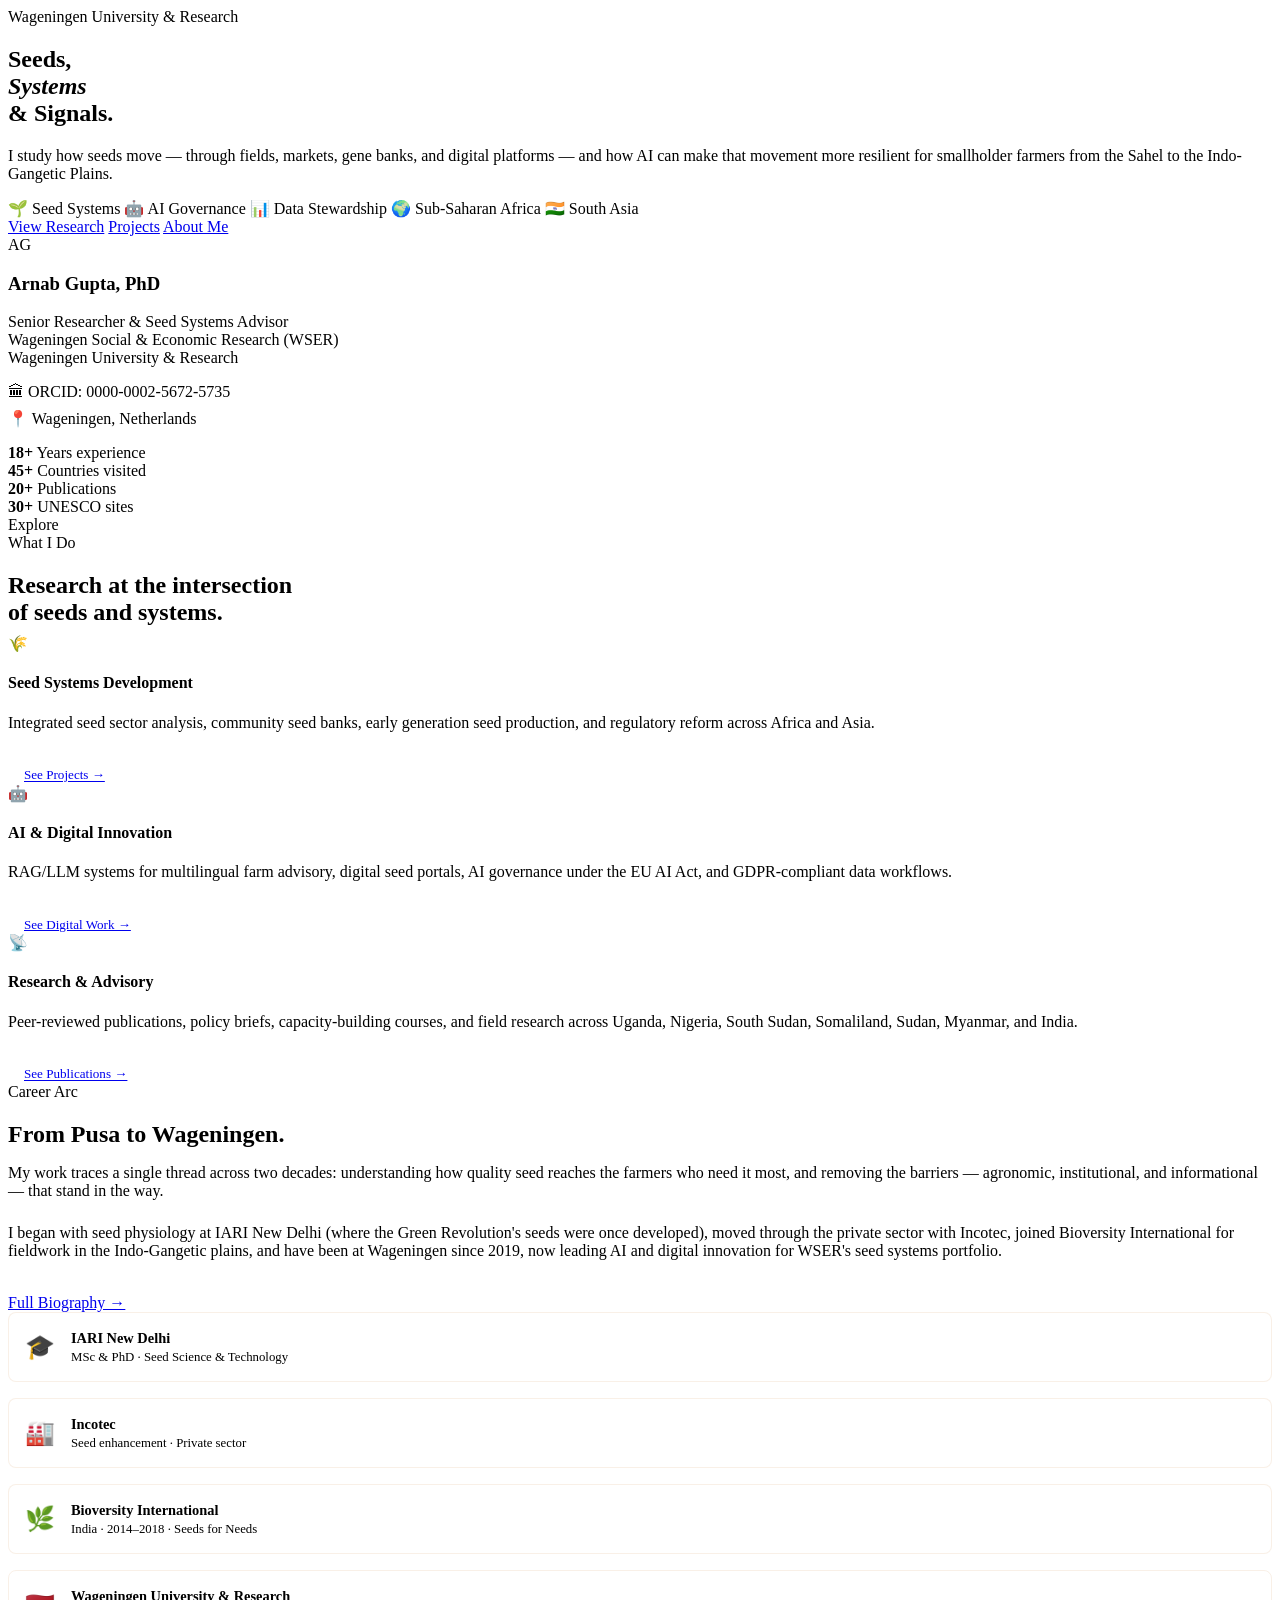
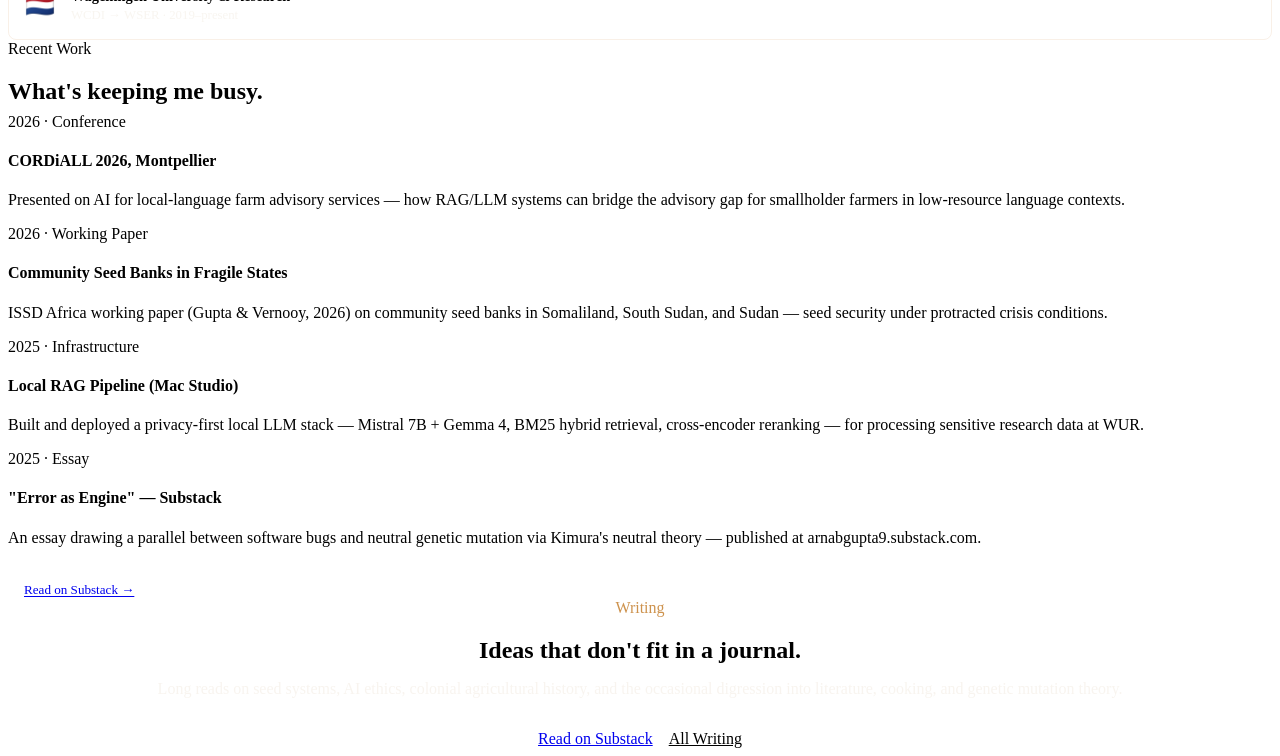
==== index.html @ 87144fc1 "Add files via upload" ====
<!DOCTYPE html>
<html lang="en">
<head>
  <meta charset="UTF-8" />
  <meta name="viewport" content="width=device-width, initial-scale=1.0" />
  <title>Arnab Gupta — Seeds, Systems & Signals</title>
  <meta name="description" content="Arnab Gupta — Seed systems researcher, digital innovation advisor, and AI governance lead at Wageningen University & Research." />
  <link rel="stylesheet" href="css/style.css" />
  <link rel="icon" href="data:image/svg+xml,<svg xmlns='http://www.w3.org/2000/svg' viewBox='0 0 100 100'><text y='.9em' font-size='90'>🌱</text></svg>" />
</head>
<body>

  <div id="nav-placeholder"></div>

  <!-- HERO -->
  <section class="hero">
    <div class="hero-content">
      <div class="hero-text">
        <div class="hero-eyebrow">Wageningen University &amp; Research</div>
        <h1 class="hero-title">
          Seeds,<br>
          <em>Systems</em><br>
          &amp; Signals.
        </h1>
        <p class="hero-tagline">
          I study how seeds move — through fields, markets, gene banks, and digital platforms — and how AI can make that movement more resilient for smallholder farmers from the Sahel to the Indo-Gangetic Plains.
        </p>
        <div class="hero-meta">
          <span class="tag tag-green">🌱 Seed Systems</span>
          <span class="tag tag-amber">🤖 AI Governance</span>
          <span class="tag tag-gray">📊 Data Stewardship</span>
          <span class="tag tag-green">🌍 Sub-Saharan Africa</span>
          <span class="tag tag-amber">🇮🇳 South Asia</span>
        </div>
        <div class="hero-actions">
          <a href="pages/research.html" class="btn btn-primary">View Research</a>
          <a href="pages/projects.html" class="btn btn-outline">Projects</a>
          <a href="pages/about.html" class="btn btn-outline">About Me</a>
        </div>
      </div>

      <div class="hero-card">
        <div class="hero-avatar">AG</div>
        <h3>Arnab Gupta, PhD</h3>
        <p class="role">Senior Researcher & Seed Systems Advisor<br>Wageningen Social &amp; Economic Research (WSER)<br>Wageningen University &amp; Research</p>
        <div style="display:flex; flex-direction:column; gap:0.5rem; margin-bottom:1rem;">
          <span class="tag tag-green" style="width:fit-content;">🏛 ORCID: 0000-0002-5672-5735</span>
          <span class="tag tag-gray" style="width:fit-content;">📍 Wageningen, Netherlands</span>
        </div>
        <div class="stat-row">
          <div class="stat">
            <strong data-counter data-target="18" data-suffix="+">18+</strong>
            <span>Years experience</span>
          </div>
          <div class="stat">
            <strong data-counter data-target="45" data-suffix="+">45+</strong>
            <span>Countries visited</span>
          </div>
          <div class="stat">
            <strong data-counter data-target="20" data-suffix="+">20+</strong>
            <span>Publications</span>
          </div>
          <div class="stat">
            <strong data-counter data-target="30" data-suffix="+">30+</strong>
            <span>UNESCO sites</span>
          </div>
        </div>
      </div>
    </div>

    <div class="scroll-hint">
      <span>Explore</span>
      <div class="scroll-arrow"></div>
    </div>
  </section>

  <!-- WHAT I DO -->
  <section class="highlights section">
    <div class="container">
      <span class="section-label">What I Do</span>
      <h2 style="margin-bottom:0.5rem;">Research at the intersection<br>of seeds and systems.</h2>
      <div class="divider"></div>
      <div class="grid-3 fade-up">
        <div class="highlight-card fade-up-child">
          <div class="highlight-icon">🌾</div>
          <h4>Seed Systems Development</h4>
          <p>Integrated seed sector analysis, community seed banks, early generation seed production, and regulatory reform across Africa and Asia.</p>
          <br><a href="pages/projects.html" class="btn btn-outline" style="font-size:0.82rem;padding:0.4rem 1rem;">See Projects →</a>
        </div>
        <div class="highlight-card fade-up-child">
          <div class="highlight-icon">🤖</div>
          <h4>AI &amp; Digital Innovation</h4>
          <p>RAG/LLM systems for multilingual farm advisory, digital seed portals, AI governance under the EU AI Act, and GDPR-compliant data workflows.</p>
          <br><a href="pages/projects.html#digital" class="btn btn-outline" style="font-size:0.82rem;padding:0.4rem 1rem;">See Digital Work →</a>
        </div>
        <div class="highlight-card fade-up-child">
          <div class="highlight-icon">📡</div>
          <h4>Research &amp; Advisory</h4>
          <p>Peer-reviewed publications, policy briefs, capacity-building courses, and field research across Uganda, Nigeria, South Sudan, Somaliland, Sudan, Myanmar, and India.</p>
          <br><a href="pages/research.html" class="btn btn-outline" style="font-size:0.82rem;padding:0.4rem 1rem;">See Publications →</a>
        </div>
      </div>
    </div>
  </section>

  <!-- CAREER SNAPSHOT -->
  <section class="section" style="background:var(--cream);">
    <div class="container">
      <span class="section-label">Career Arc</span>
      <h2 style="margin-bottom:0.5rem;">From Pusa to Wageningen.</h2>
      <div class="divider"></div>
      <div class="grid-2 fade-up">
        <div>
          <p style="margin-bottom:1.5rem;">My work traces a single thread across two decades: understanding how quality seed reaches the farmers who need it most, and removing the barriers — agronomic, institutional, and informational — that stand in the way.</p>
          <p>I began with seed physiology at IARI New Delhi (where the Green Revolution's seeds were once developed), moved through the private sector with Incotec, joined Bioversity International for fieldwork in the Indo-Gangetic plains, and have been at Wageningen since 2019, now leading AI and digital innovation for WSER's seed systems portfolio.</p>
          <br>
          <a href="pages/about.html" class="btn btn-primary">Full Biography →</a>
        </div>
        <div>
          <div style="display:flex;flex-direction:column;gap:1rem;">
            <div style="display:flex;align-items:center;gap:1rem;padding:1rem;background:white;border-radius:8px;border:1px solid rgba(200,134,58,0.12);">
              <span style="font-size:1.5rem;">🎓</span>
              <div><strong style="font-size:0.9rem;color:var(--forest);">IARI New Delhi</strong><br><span style="font-size:0.8rem;color:var(--warm-gray);">MSc &amp; PhD · Seed Science &amp; Technology</span></div>
            </div>
            <div style="display:flex;align-items:center;gap:1rem;padding:1rem;background:white;border-radius:8px;border:1px solid rgba(200,134,58,0.12);">
              <span style="font-size:1.5rem;">🏭</span>
              <div><strong style="font-size:0.9rem;color:var(--forest);">Incotec</strong><br><span style="font-size:0.8rem;color:var(--warm-gray);">Seed enhancement · Private sector</span></div>
            </div>
            <div style="display:flex;align-items:center;gap:1rem;padding:1rem;background:white;border-radius:8px;border:1px solid rgba(200,134,58,0.12);">
              <span style="font-size:1.5rem;">🌿</span>
              <div><strong style="font-size:0.9rem;color:var(--forest);">Bioversity International</strong><br><span style="font-size:0.8rem;color:var(--warm-gray);">India · 2014–2018 · Seeds for Needs</span></div>
            </div>
            <div style="display:flex;align-items:center;gap:1rem;padding:1rem;background:var(--forest);border-radius:8px;border:1px solid rgba(200,134,58,0.12);">
              <span style="font-size:1.5rem;">🇳🇱</span>
              <div><strong style="font-size:0.9rem;color:var(--cream);">Wageningen University &amp; Research</strong><br><span style="font-size:0.8rem;color:rgba(245,240,232,0.65);">WCDI → WSER · 2019–present</span></div>
            </div>
          </div>
        </div>
      </div>
    </div>
  </section>

  <!-- RECENT HIGHLIGHTS -->
  <section class="section">
    <div class="container">
      <span class="section-label">Recent Work</span>
      <h2 style="margin-bottom:0.5rem;">What's keeping me busy.</h2>
      <div class="divider"></div>
      <div class="grid-2 fade-up">
        <div class="highlight-card fade-up-child">
          <span class="tag tag-amber" style="margin-bottom:0.8rem;">2026 · Conference</span>
          <h4>CORDiALL 2026, Montpellier</h4>
          <p>Presented on AI for local-language farm advisory services — how RAG/LLM systems can bridge the advisory gap for smallholder farmers in low-resource language contexts.</p>
        </div>
        <div class="highlight-card fade-up-child">
          <span class="tag tag-green" style="margin-bottom:0.8rem;">2026 · Working Paper</span>
          <h4>Community Seed Banks in Fragile States</h4>
          <p>ISSD Africa working paper (Gupta &amp; Vernooy, 2026) on community seed banks in Somaliland, South Sudan, and Sudan — seed security under protracted crisis conditions.</p>
        </div>
        <div class="highlight-card fade-up-child">
          <span class="tag tag-gray" style="margin-bottom:0.8rem;">2025 · Infrastructure</span>
          <h4>Local RAG Pipeline (Mac Studio)</h4>
          <p>Built and deployed a privacy-first local LLM stack — Mistral 7B + Gemma 4, BM25 hybrid retrieval, cross-encoder reranking — for processing sensitive research data at WUR.</p>
        </div>
        <div class="highlight-card fade-up-child">
          <span class="tag tag-amber" style="margin-bottom:0.8rem;">2025 · Essay</span>
          <h4>"Error as Engine" — Substack</h4>
          <p>An essay drawing a parallel between software bugs and neutral genetic mutation via Kimura's neutral theory — published at arnabgupta9.substack.com.</p>
          <br><a href="https://arnabgupta9.substack.com" target="_blank" class="btn btn-outline" style="font-size:0.82rem;padding:0.4rem 1rem;">Read on Substack →</a>
        </div>
      </div>
    </div>
  </section>

  <!-- WRITING TEASER -->
  <section class="section" style="background:var(--forest);">
    <div class="container" style="text-align:center;">
      <span class="section-label" style="color:rgba(200,134,58,0.9);">Writing</span>
      <h2 style="color:var(--cream);margin-bottom:1rem;">Ideas that don't fit in a journal.</h2>
      <p style="color:rgba(245,240,232,0.7);margin:0 auto 2rem;">Long reads on seed systems, AI ethics, colonial agricultural history, and the occasional digression into literature, cooking, and genetic mutation theory.</p>
      <div style="display:flex;gap:1rem;justify-content:center;flex-wrap:wrap;">
        <a href="https://arnabgupta9.substack.com" target="_blank" class="btn btn-amber">Read on Substack</a>
        <a href="pages/writing.html" class="btn btn-outline" style="color:var(--cream);border-color:var(--cream);">All Writing</a>
      </div>
    </div>
  </section>

  <div id="footer-placeholder"></div>

  <script src="js/components.js"></script>
  <script src="js/main.js"></script>
</body>
</html>
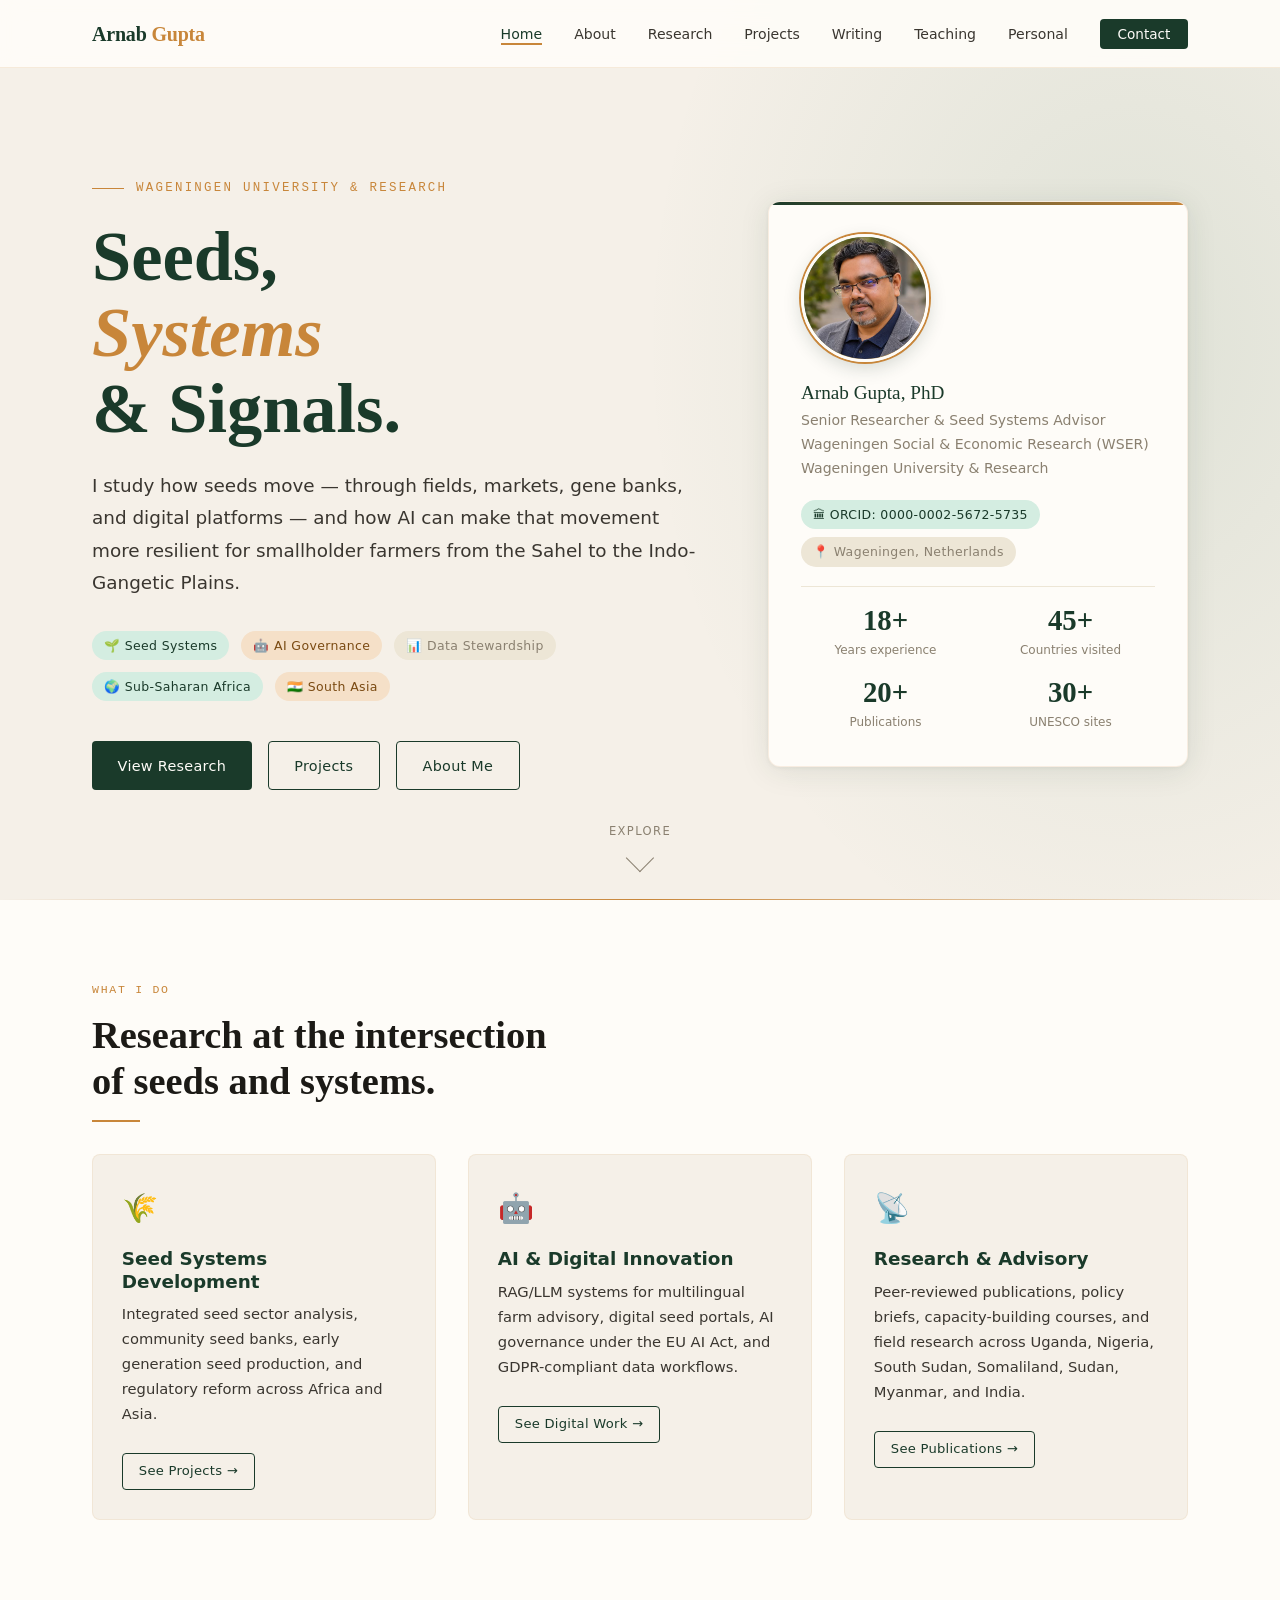
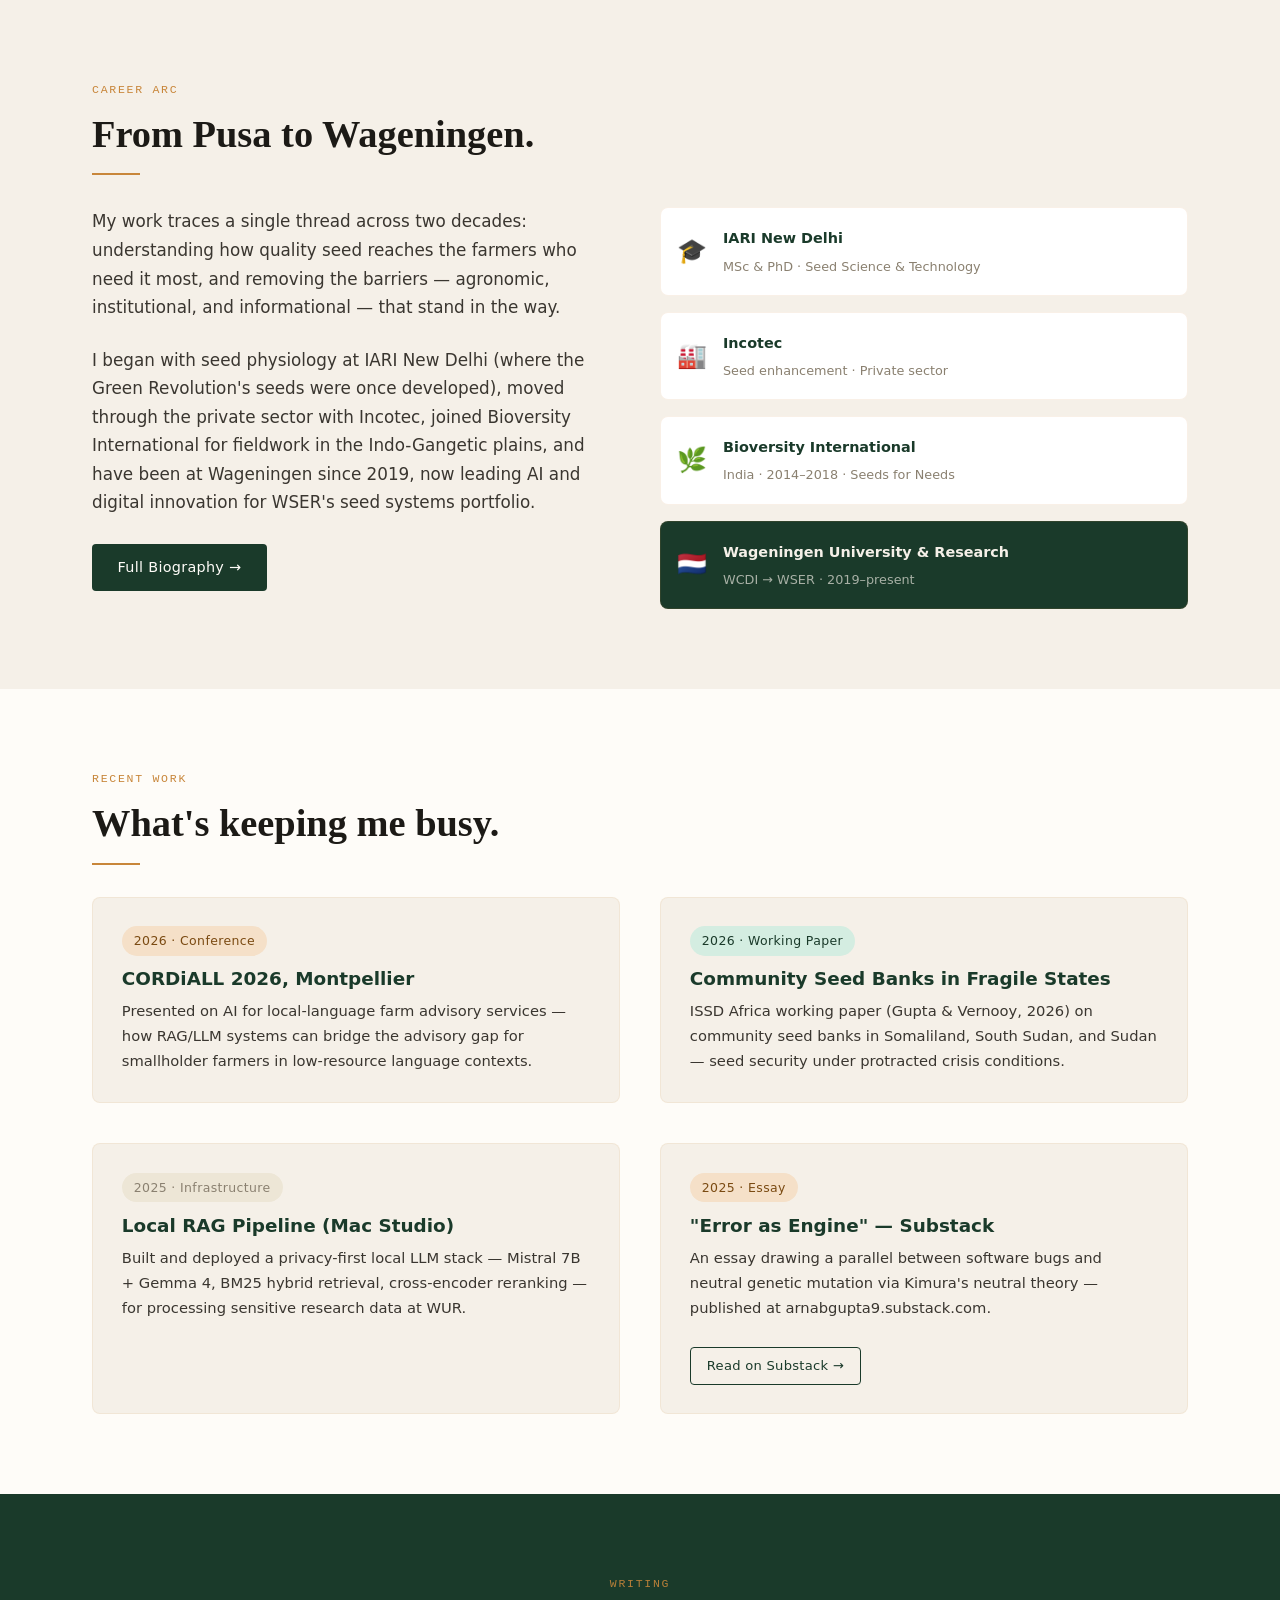
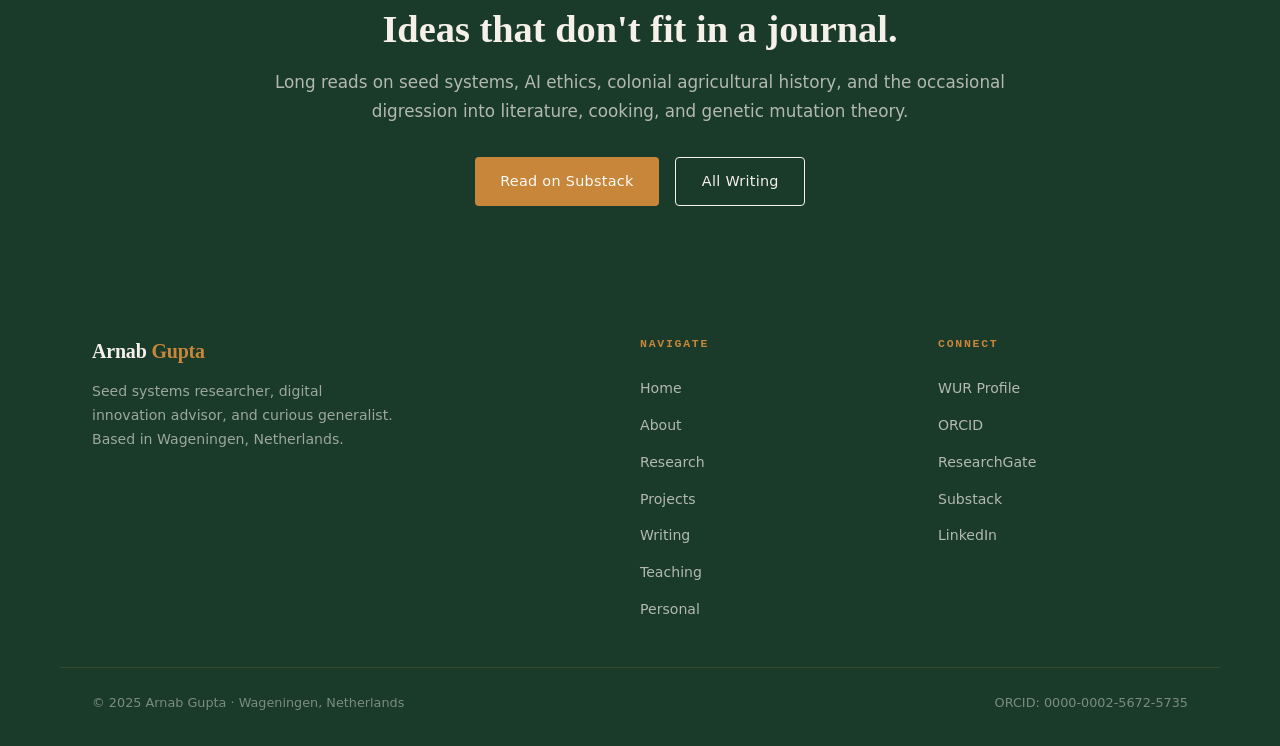
==== commit c2678ad8: "Add portrait photos to Home, About, Writing, Personal and Contact - Home: portrait replaces the "AG"" ====
--- a/index.html
+++ b/index.html
@@ -40,7 +40,7 @@
       </div>
 
       <div class="hero-card">
-        <div class="hero-avatar">AG</div>
+        <img class="hero-avatar hero-photo" src="assets/img/arnab-gupta-home.jpg" width="480" height="480" alt="Portrait of Arnab Gupta" fetchpriority="high" />
         <h3>Arnab Gupta, PhD</h3>
         <p class="role">Senior Researcher & Seed Systems Advisor<br>Wageningen Social &amp; Economic Research (WSER)<br>Wageningen University &amp; Research</p>
         <div style="display:flex; flex-direction:column; gap:0.5rem; margin-bottom:1rem;">
--- a/css/style.css
+++ b/css/style.css
@@ -0,0 +1,879 @@
+/* ============================================================
+   ARNAB GUPTA — Personal Professional Website
+   Design System & Global Styles
+   ============================================================ */
+
+@import url('https://fonts.googleapis.com/css2?family=Cormorant+Garamond:ital,wght@0,300;0,400;0,600;0,700;1,300;1,400&family=DM+Sans:wght@300;400;500;600&family=DM+Mono:wght@400;500&display=swap');
+
+/* ── CSS Variables ── */
+:root {
+  --forest:    #1a3a2a;
+  --forest-mid:#2e5942;
+  --forest-lt: #3d7a58;
+  --amber:     #c8863a;
+  --amber-lt:  #e8a85c;
+  --cream:     #f5f0e8;
+  --cream-dk:  #ede6d6;
+  --warm-gray: #8a8070;
+  --ink:       #1c1a16;
+  --ink-light: #3a3630;
+  --white:     #fefcf8;
+
+  --ff-serif: 'Cormorant Garamond', Georgia, serif;
+  --ff-sans:  'DM Sans', system-ui, sans-serif;
+  --ff-mono:  'DM Mono', monospace;
+
+  --nav-h: 68px;
+  --max-w: 1160px;
+  --radius: 4px;
+
+  --ease-out: cubic-bezier(0.16, 1, 0.3, 1);
+  --ease-in:  cubic-bezier(0.7, 0, 0.84, 0);
+}
+
+/* ── Reset & Base ── */
+*, *::before, *::after { box-sizing: border-box; margin: 0; padding: 0; }
+
+html { scroll-behavior: smooth; font-size: 16px; }
+
+body {
+  font-family: var(--ff-sans);
+  background: var(--white);
+  color: var(--ink);
+  line-height: 1.7;
+  -webkit-font-smoothing: antialiased;
+}
+
+img { display: block; max-width: 100%; }
+a  { color: inherit; text-decoration: none; }
+ul { list-style: none; }
+
+/* ── Typography ── */
+h1, h2, h3, h4 {
+  font-family: var(--ff-serif);
+  line-height: 1.2;
+  font-weight: 600;
+}
+
+h1 { font-size: clamp(2.4rem, 5vw, 4rem); }
+h2 { font-size: clamp(1.8rem, 3vw, 2.8rem); }
+h3 { font-size: clamp(1.3rem, 2vw, 1.7rem); font-weight: 400; }
+h4 { font-size: 1.15rem; font-weight: 600; font-family: var(--ff-sans); }
+
+p  { font-size: 1.05rem; color: var(--ink-light); max-width: 72ch; }
+small { font-size: 0.82rem; }
+
+/* ── Layout Utilities ── */
+.container { max-width: var(--max-w); margin: 0 auto; padding: 0 2rem; }
+.section    { padding: 5rem 0; }
+.section-sm { padding: 3rem 0; }
+.grid-2 { display: grid; grid-template-columns: 1fr 1fr; gap: 2.5rem; }
+.grid-3 { display: grid; grid-template-columns: repeat(3, 1fr); gap: 2rem; }
+
+/* ── Buttons ── */
+.btn {
+  display: inline-flex;
+  align-items: center;
+  gap: 0.5rem;
+  padding: 0.7rem 1.6rem;
+  border-radius: var(--radius);
+  font-family: var(--ff-sans);
+  font-size: 0.9rem;
+  font-weight: 500;
+  letter-spacing: 0.02em;
+  cursor: pointer;
+  border: none;
+  transition: all 0.2s var(--ease-out);
+}
+.btn-primary {
+  background: var(--forest);
+  color: var(--white);
+}
+.btn-primary:hover { background: var(--forest-mid); transform: translateY(-1px); }
+
+.btn-outline {
+  background: transparent;
+  color: var(--forest);
+  border: 1.5px solid var(--forest);
+}
+.btn-outline:hover { background: var(--forest); color: var(--white); }
+
+.btn-amber {
+  background: var(--amber);
+  color: var(--white);
+}
+.btn-amber:hover { background: var(--amber-lt); transform: translateY(-1px); }
+
+/* ── Tags / Chips ── */
+.tag {
+  display: inline-block;
+  padding: 0.25rem 0.75rem;
+  border-radius: 100px;
+  font-size: 0.78rem;
+  font-weight: 500;
+  letter-spacing: 0.03em;
+  font-family: var(--ff-sans);
+}
+.tag-green  { background: #d4ede1; color: var(--forest); }
+.tag-amber  { background: #f5e0c8; color: #7a4a12; }
+.tag-gray   { background: var(--cream-dk); color: var(--warm-gray); }
+.tag-dark   { background: var(--forest); color: var(--cream); }
+
+/* ── Section Labels ── */
+.section-label {
+  font-family: var(--ff-mono);
+  font-size: 0.72rem;
+  letter-spacing: 0.15em;
+  text-transform: uppercase;
+  color: var(--amber);
+  display: block;
+  margin-bottom: 0.75rem;
+}
+
+/* ── Dividers ── */
+.divider {
+  width: 48px;
+  height: 2px;
+  background: var(--amber);
+  margin: 1rem 0 2rem;
+}
+
+/* ============================================================
+   NAVIGATION
+   ============================================================ */
+.nav {
+  position: fixed;
+  top: 0; left: 0; right: 0;
+  height: var(--nav-h);
+  z-index: 100;
+  background: rgba(254, 252, 248, 0.92);
+  backdrop-filter: blur(12px);
+  -webkit-backdrop-filter: blur(12px);
+  border-bottom: 1px solid rgba(200, 134, 58, 0.15);
+  transition: box-shadow 0.3s;
+}
+.nav.scrolled { box-shadow: 0 2px 20px rgba(26, 58, 42, 0.08); }
+
+.nav-inner {
+  max-width: var(--max-w);
+  margin: 0 auto;
+  padding: 0 2rem;
+  height: 100%;
+  display: flex;
+  align-items: center;
+  justify-content: space-between;
+}
+
+.nav-logo {
+  font-family: var(--ff-serif);
+  font-size: 1.25rem;
+  font-weight: 600;
+  color: var(--forest);
+  letter-spacing: -0.01em;
+}
+.nav-logo span { color: var(--amber); }
+
+.nav-links {
+  display: flex;
+  align-items: center;
+  gap: 2rem;
+}
+.nav-links a {
+  font-size: 0.88rem;
+  font-weight: 500;
+  color: var(--ink-light);
+  transition: color 0.2s;
+  position: relative;
+}
+.nav-links a::after {
+  content: '';
+  position: absolute;
+  bottom: -3px; left: 0; right: 0;
+  height: 1.5px;
+  background: var(--amber);
+  transform: scaleX(0);
+  transition: transform 0.2s var(--ease-out);
+  transform-origin: left;
+}
+.nav-links a:hover, .nav-links a.active { color: var(--forest); }
+.nav-links a:hover::after, .nav-links a.active::after { transform: scaleX(1); }
+
+.nav-cta {
+  font-size: 0.85rem !important;
+  padding: 0.45rem 1.1rem;
+  background: var(--forest);
+  color: var(--white) !important;
+  border-radius: var(--radius);
+  transition: background 0.2s !important;
+}
+.nav-cta:hover { background: var(--forest-mid) !important; }
+.nav-cta::after { display: none !important; }
+
+.nav-hamburger {
+  display: none;
+  flex-direction: column;
+  gap: 5px;
+  cursor: pointer;
+  padding: 4px;
+}
+.nav-hamburger span {
+  display: block;
+  width: 24px;
+  height: 2px;
+  background: var(--forest);
+  transition: all 0.3s;
+}
+
+/* ============================================================
+   HERO — index.html
+   ============================================================ */
+.hero {
+  min-height: 100vh;
+  display: flex;
+  align-items: center;
+  padding-top: var(--nav-h);
+  background: var(--cream);
+  position: relative;
+  overflow: hidden;
+}
+
+.hero::before {
+  content: '';
+  position: absolute;
+  top: -10%;
+  right: -5%;
+  width: 55%;
+  height: 120%;
+  background: radial-gradient(ellipse at 70% 40%, rgba(61,122,88,0.12) 0%, transparent 70%);
+  pointer-events: none;
+}
+
+.hero::after {
+  content: '';
+  position: absolute;
+  bottom: 0; left: 0; right: 0;
+  height: 1px;
+  background: linear-gradient(90deg, transparent, var(--amber), transparent);
+}
+
+.hero-content {
+  display: grid;
+  grid-template-columns: 1fr 420px;
+  gap: 4rem;
+  align-items: center;
+  max-width: var(--max-w);
+  margin: 0 auto;
+  padding: 0 2rem;
+  width: 100%;
+}
+
+.hero-eyebrow {
+  font-family: var(--ff-mono);
+  font-size: 0.78rem;
+  letter-spacing: 0.18em;
+  text-transform: uppercase;
+  color: var(--amber);
+  margin-bottom: 1.2rem;
+  display: flex;
+  align-items: center;
+  gap: 0.75rem;
+}
+.hero-eyebrow::before {
+  content: '';
+  display: inline-block;
+  width: 32px;
+  height: 1.5px;
+  background: var(--amber);
+}
+
+.hero-title {
+  font-size: clamp(2.8rem, 5.5vw, 4.5rem);
+  line-height: 1.08;
+  color: var(--forest);
+  margin-bottom: 1.5rem;
+}
+.hero-title em {
+  font-style: italic;
+  color: var(--amber);
+}
+
+.hero-tagline {
+  font-size: 1.15rem;
+  color: var(--ink-light);
+  max-width: 58ch;
+  margin-bottom: 2rem;
+  line-height: 1.75;
+}
+
+.hero-meta {
+  display: flex;
+  flex-wrap: wrap;
+  gap: 0.75rem;
+  margin-bottom: 2.5rem;
+}
+
+.hero-actions { display: flex; gap: 1rem; flex-wrap: wrap; }
+
+.hero-card {
+  background: var(--white);
+  border-radius: 12px;
+  padding: 2rem;
+  box-shadow: 0 4px 30px rgba(26,58,42,0.1), 0 1px 4px rgba(26,58,42,0.06);
+  border: 1px solid rgba(200,134,58,0.12);
+  position: relative;
+  overflow: hidden;
+}
+.hero-card::before {
+  content: '';
+  position: absolute;
+  top: 0; left: 0; right: 0;
+  height: 3px;
+  background: linear-gradient(90deg, var(--forest), var(--amber));
+}
+
+.hero-avatar {
+  width: 100px;
+  height: 100px;
+  border-radius: 50%;
+  background: linear-gradient(135deg, var(--forest-lt), var(--amber));
+  display: flex;
+  align-items: center;
+  justify-content: center;
+  font-family: var(--ff-serif);
+  font-size: 2.5rem;
+  color: var(--white);
+  margin-bottom: 1.2rem;
+  font-weight: 700;
+}
+
+.hero-card h3 {
+  font-size: 1.2rem;
+  margin-bottom: 0.3rem;
+  color: var(--forest);
+}
+.hero-card .role { font-size: 0.88rem; color: var(--warm-gray); margin-bottom: 1.2rem; max-width: 100%; }
+
+.stat-row {
+  display: grid;
+  grid-template-columns: 1fr 1fr;
+  gap: 1rem;
+  margin-top: 1.2rem;
+  padding-top: 1.2rem;
+  border-top: 1px solid var(--cream-dk);
+}
+.stat { text-align: center; }
+.stat strong {
+  display: block;
+  font-family: var(--ff-serif);
+  font-size: 1.8rem;
+  color: var(--forest);
+  line-height: 1;
+}
+.stat span { font-size: 0.75rem; color: var(--warm-gray); }
+
+/* ── Scroll indicator ── */
+.scroll-hint {
+  position: absolute;
+  bottom: 2rem;
+  left: 50%;
+  transform: translateX(-50%);
+  display: flex;
+  flex-direction: column;
+  align-items: center;
+  gap: 0.4rem;
+  font-size: 0.72rem;
+  letter-spacing: 0.12em;
+  text-transform: uppercase;
+  color: var(--warm-gray);
+}
+.scroll-arrow {
+  width: 20px; height: 20px;
+  border-right: 1.5px solid var(--warm-gray);
+  border-bottom: 1.5px solid var(--warm-gray);
+  transform: rotate(45deg);
+  animation: bounce 1.8s ease-in-out infinite;
+}
+@keyframes bounce {
+  0%, 100% { transform: rotate(45deg) translateY(0); opacity: 1; }
+  50% { transform: rotate(45deg) translateY(5px); opacity: 0.5; }
+}
+
+/* ============================================================
+   HIGHLIGHTS — Home page strips
+   ============================================================ */
+.highlights {
+  padding: 5rem 0;
+  background: var(--white);
+}
+
+.highlight-card {
+  background: var(--cream);
+  border-radius: 8px;
+  padding: 1.8rem;
+  border: 1px solid rgba(200,134,58,0.1);
+  transition: transform 0.25s var(--ease-out), box-shadow 0.25s;
+  position: relative;
+  overflow: hidden;
+}
+.highlight-card::after {
+  content: '';
+  position: absolute;
+  bottom: 0; left: 0; right: 0;
+  height: 2px;
+  background: linear-gradient(90deg, var(--forest), var(--amber));
+  transform: scaleX(0);
+  transition: transform 0.3s var(--ease-out);
+  transform-origin: left;
+}
+.highlight-card:hover { transform: translateY(-4px); box-shadow: 0 8px 32px rgba(26,58,42,0.12); }
+.highlight-card:hover::after { transform: scaleX(1); }
+
+.highlight-icon {
+  font-size: 1.8rem;
+  margin-bottom: 1rem;
+}
+.highlight-card h4 { margin-bottom: 0.5rem; color: var(--forest); }
+.highlight-card p  { font-size: 0.92rem; }
+
+/* ============================================================
+   PAGE HERO (inner pages)
+   ============================================================ */
+.page-hero {
+  background: var(--forest);
+  padding: calc(var(--nav-h) + 3.5rem) 0 3.5rem;
+  position: relative;
+  overflow: hidden;
+}
+.page-hero::before {
+  content: '';
+  position: absolute;
+  inset: 0;
+  background: radial-gradient(ellipse at 80% 50%, rgba(200,134,58,0.18) 0%, transparent 65%);
+}
+.page-hero .section-label { color: rgba(200,134,58,0.8); }
+.page-hero h1 { color: var(--cream); font-size: clamp(2rem, 4vw, 3rem); }
+.page-hero p  { color: rgba(245,240,232,0.75); max-width: 65ch; margin-top: 1rem; }
+
+/* ============================================================
+   ABOUT PAGE
+   ============================================================ */
+.about-grid {
+  display: grid;
+  grid-template-columns: 2fr 1fr;
+  gap: 4rem;
+  align-items: start;
+}
+
+.prose p { margin-bottom: 1.25rem; }
+.prose p:last-child { margin-bottom: 0; }
+.prose a { color: var(--forest); border-bottom: 1px solid var(--amber); transition: color 0.2s; }
+.prose a:hover { color: var(--amber); }
+
+.timeline { position: relative; }
+.timeline::before {
+  content: '';
+  position: absolute;
+  left: 14px; top: 6px; bottom: 0;
+  width: 1.5px;
+  background: linear-gradient(to bottom, var(--amber), transparent);
+}
+.timeline-item {
+  display: flex;
+  gap: 1.5rem;
+  padding-bottom: 2.2rem;
+  position: relative;
+}
+.timeline-dot {
+  flex-shrink: 0;
+  width: 30px;
+  height: 30px;
+  border-radius: 50%;
+  background: var(--cream);
+  border: 2px solid var(--amber);
+  display: flex;
+  align-items: center;
+  justify-content: center;
+  font-size: 0.75rem;
+  z-index: 1;
+  margin-top: 2px;
+}
+.timeline-body { flex: 1; }
+.timeline-body h4 { margin-bottom: 0.25rem; }
+.timeline-body .org { font-size: 0.88rem; color: var(--amber); font-weight: 500; }
+.timeline-body .period { font-size: 0.78rem; color: var(--warm-gray); margin-bottom: 0.5rem; font-family: var(--ff-mono); }
+.timeline-body p { font-size: 0.88rem; }
+
+.sidebar-card {
+  background: var(--cream);
+  border-radius: 8px;
+  padding: 1.5rem;
+  margin-bottom: 1.5rem;
+  border: 1px solid rgba(200,134,58,0.12);
+}
+.sidebar-card h4 {
+  font-size: 0.82rem;
+  text-transform: uppercase;
+  letter-spacing: 0.1em;
+  color: var(--amber);
+  font-family: var(--ff-mono);
+  margin-bottom: 1rem;
+}
+.sidebar-list li {
+  font-size: 0.9rem;
+  color: var(--ink-light);
+  padding: 0.4rem 0;
+  border-bottom: 1px solid rgba(200,134,58,0.1);
+  display: flex;
+  align-items: center;
+  gap: 0.5rem;
+}
+.sidebar-list li:last-child { border-bottom: none; }
+.sidebar-list li::before { content: '→'; color: var(--amber); font-size: 0.8rem; }
+
+/* ============================================================
+   RESEARCH PAGE
+   ============================================================ */
+.pub-list { display: flex; flex-direction: column; gap: 1.5rem; }
+
+.pub-item {
+  display: grid;
+  grid-template-columns: 80px 1fr;
+  gap: 1.5rem;
+  padding: 1.5rem;
+  background: var(--cream);
+  border-radius: 8px;
+  border: 1px solid transparent;
+  transition: border-color 0.2s, box-shadow 0.2s;
+}
+.pub-item:hover {
+  border-color: rgba(200,134,58,0.25);
+  box-shadow: 0 4px 20px rgba(26,58,42,0.07);
+}
+
+.pub-year {
+  font-family: var(--ff-serif);
+  font-size: 2rem;
+  font-weight: 600;
+  color: var(--amber);
+  line-height: 1;
+  padding-top: 0.2rem;
+}
+
+.pub-body h4 { margin-bottom: 0.35rem; font-size: 1rem; line-height: 1.4; }
+.pub-body h4 a { color: var(--forest); border-bottom: 1px dashed var(--amber); transition: border-style 0.2s; }
+.pub-body h4 a:hover { border-style: solid; }
+.pub-authors { font-size: 0.82rem; color: var(--warm-gray); margin-bottom: 0.4rem; }
+.pub-journal { font-size: 0.85rem; font-style: italic; color: var(--ink-light); margin-bottom: 0.6rem; }
+.pub-tags { display: flex; flex-wrap: wrap; gap: 0.4rem; }
+
+/* ============================================================
+   PROJECTS PAGE
+   ============================================================ */
+.project-card {
+  background: var(--white);
+  border: 1px solid var(--cream-dk);
+  border-radius: 10px;
+  overflow: hidden;
+  transition: transform 0.25s var(--ease-out), box-shadow 0.25s;
+}
+.project-card:hover {
+  transform: translateY(-5px);
+  box-shadow: 0 12px 40px rgba(26,58,42,0.13);
+}
+.project-thumb {
+  height: 140px;
+  display: flex;
+  align-items: center;
+  justify-content: center;
+  font-size: 3rem;
+}
+.project-body { padding: 1.4rem; }
+.project-body h4 { margin-bottom: 0.5rem; }
+.project-body p { font-size: 0.88rem; margin-bottom: 1rem; }
+.project-links { display: flex; gap: 0.5rem; flex-wrap: wrap; }
+
+/* ============================================================
+   WRITING PAGE
+   ============================================================ */
+.writing-card {
+  display: grid;
+  grid-template-columns: 1fr auto;
+  align-items: start;
+  gap: 1.5rem;
+  padding: 1.8rem;
+  border-bottom: 1px solid var(--cream-dk);
+  transition: background 0.2s;
+}
+.writing-card:hover { background: var(--cream); }
+.writing-card:last-child { border-bottom: none; }
+.writing-date {
+  font-family: var(--ff-mono);
+  font-size: 0.78rem;
+  color: var(--warm-gray);
+  white-space: nowrap;
+  padding-top: 0.4rem;
+}
+.writing-card h4 { margin-bottom: 0.4rem; }
+.writing-card h4 a { color: var(--forest); }
+.writing-card h4 a:hover { color: var(--amber); }
+.writing-card p { font-size: 0.9rem; }
+
+/* ============================================================
+   PERSONAL PAGE
+   ============================================================ */
+.interest-block {
+  display: grid;
+  grid-template-columns: 80px 1fr;
+  gap: 1.5rem;
+  padding: 2rem 0;
+  border-bottom: 1px solid var(--cream-dk);
+}
+.interest-block:last-child { border-bottom: none; }
+.interest-icon {
+  width: 70px;
+  height: 70px;
+  border-radius: 12px;
+  display: flex;
+  align-items: center;
+  justify-content: center;
+  font-size: 2rem;
+  flex-shrink: 0;
+}
+.bg-green  { background: #d4ede1; }
+.bg-amber  { background: #f5e0c8; }
+.bg-blue   { background: #d0e4f5; }
+.bg-purple { background: #e0d4f5; }
+.bg-red    { background: #f5d4d4; }
+
+.interest-block h3 { margin-bottom: 0.5rem; font-size: 1.3rem; }
+.interest-block p  { margin-bottom: 0; }
+
+.map-strip {
+  background: var(--forest);
+  padding: 3rem 0;
+  text-align: center;
+  color: var(--cream);
+}
+.map-strip h2 { color: var(--cream); margin-bottom: 0.5rem; }
+.map-strip p  { color: rgba(245,240,232,0.7); margin: 0 auto 1.5rem; }
+.countries-grid {
+  display: flex;
+  flex-wrap: wrap;
+  gap: 0.5rem;
+  justify-content: center;
+  max-width: 800px;
+  margin: 0 auto;
+}
+
+/* ============================================================
+   CONTACT PAGE
+   ============================================================ */
+.contact-grid {
+  display: grid;
+  grid-template-columns: 1fr 1fr;
+  gap: 3rem;
+}
+.contact-method {
+  display: flex;
+  align-items: flex-start;
+  gap: 1rem;
+  padding: 1.5rem;
+  background: var(--cream);
+  border-radius: 8px;
+  margin-bottom: 1rem;
+  transition: transform 0.2s;
+}
+.contact-method:hover { transform: translateX(4px); }
+.contact-icon {
+  width: 44px; height: 44px;
+  border-radius: 8px;
+  background: var(--forest);
+  color: var(--white);
+  display: flex;
+  align-items: center;
+  justify-content: center;
+  font-size: 1.1rem;
+  flex-shrink: 0;
+}
+.contact-method h4 { font-size: 0.82rem; text-transform: uppercase; letter-spacing: 0.08em; color: var(--warm-gray); margin-bottom: 0.2rem; }
+.contact-method a, .contact-method p { font-size: 0.95rem; color: var(--forest); }
+
+/* ============================================================
+   FOOTER
+   ============================================================ */
+.footer {
+  background: var(--forest);
+  color: var(--cream);
+  padding: 3rem 0 2rem;
+}
+.footer-inner {
+  max-width: var(--max-w);
+  margin: 0 auto;
+  padding: 0 2rem;
+  display: grid;
+  grid-template-columns: 2fr 1fr 1fr;
+  gap: 3rem;
+  margin-bottom: 2.5rem;
+}
+.footer-brand .nav-logo { color: var(--cream); }
+.footer-brand .nav-logo span { color: var(--amber); }
+.footer-brand p { font-size: 0.88rem; color: rgba(245,240,232,0.6); margin-top: 0.75rem; max-width: 34ch; }
+.footer-col h5 {
+  font-family: var(--ff-mono);
+  font-size: 0.72rem;
+  letter-spacing: 0.15em;
+  text-transform: uppercase;
+  color: var(--amber);
+  margin-bottom: 1rem;
+}
+.footer-col ul li { padding: 0.3rem 0; }
+.footer-col ul li a { font-size: 0.88rem; color: rgba(245,240,232,0.7); transition: color 0.2s; }
+.footer-col ul li a:hover { color: var(--amber); }
+.footer-bottom {
+  border-top: 1px solid rgba(200,134,58,0.2);
+  padding-top: 1.5rem;
+  max-width: var(--max-w);
+  margin: 0 auto;
+  padding-left: 2rem;
+  padding-right: 2rem;
+  display: flex;
+  justify-content: space-between;
+  align-items: center;
+  font-size: 0.8rem;
+  color: rgba(245,240,232,0.45);
+}
+
+/* ============================================================
+   ANIMATIONS
+   ============================================================ */
+.fade-up {
+  opacity: 0;
+  transform: translateY(30px);
+  transition: opacity 0.7s var(--ease-out), transform 0.7s var(--ease-out);
+}
+.fade-up.visible { opacity: 1; transform: translateY(0); }
+
+/* ============================================================
+   RESPONSIVE
+   ============================================================ */
+@media (max-width: 900px) {
+  .hero-content { grid-template-columns: 1fr; }
+  .hero-card { max-width: 380px; }
+  .about-grid { grid-template-columns: 1fr; }
+  .grid-2 { grid-template-columns: 1fr; }
+  .grid-3 { grid-template-columns: 1fr 1fr; }
+  .contact-grid { grid-template-columns: 1fr; }
+  .footer-inner { grid-template-columns: 1fr 1fr; }
+}
+
+@media (max-width: 640px) {
+  :root { --nav-h: 60px; }
+  .grid-3 { grid-template-columns: 1fr; }
+  .pub-item { grid-template-columns: 1fr; }
+  .pub-year { font-size: 1.2rem; }
+  .writing-card { grid-template-columns: 1fr; }
+  .interest-block { grid-template-columns: 1fr; }
+  .nav-links { display: none; }
+  .nav-hamburger { display: flex; }
+  .nav-links.open {
+    display: flex;
+    flex-direction: column;
+    position: fixed;
+    top: var(--nav-h);
+    left: 0; right: 0;
+    background: var(--white);
+    padding: 1.5rem 2rem;
+    gap: 1.2rem;
+    box-shadow: 0 8px 30px rgba(0,0,0,0.1);
+    border-bottom: 1px solid var(--cream-dk);
+    z-index: 99;
+  }
+  .footer-inner { grid-template-columns: 1fr; gap: 2rem; }
+  .footer-bottom { flex-direction: column; gap: 0.5rem; text-align: center; }
+}
+
+/* ============================================================
+   PORTRAITS
+   ============================================================ */
+.hero-photo {
+  width: 128px;
+  height: 128px;
+  object-fit: cover;
+  object-position: center 30%;
+  padding: 0;
+  border: 3px solid var(--white);
+  box-shadow: 0 0 0 2px var(--amber), 0 6px 18px rgba(26,58,42,0.18);
+}
+
+.about-portrait { margin: 0 0 1.5rem; }
+.about-portrait img {
+  width: 100%;
+  height: auto;
+  aspect-ratio: 4 / 5;
+  object-fit: cover;
+  object-position: 40% center;
+  border-radius: 12px;
+  box-shadow: 0 4px 24px rgba(26,58,42,0.12);
+}
+.about-portrait figcaption {
+  font-family: var(--ff-mono);
+  font-size: 0.72rem;
+  letter-spacing: 0.06em;
+  color: var(--warm-gray);
+  margin-top: 0.6rem;
+}
+
+.page-hero-grid {
+  position: relative;
+  display: grid;
+  grid-template-columns: 1fr 240px;
+  gap: 3.5rem;
+  align-items: center;
+}
+.page-hero-photo { margin: 0; }
+.page-hero-photo img {
+  width: 100%;
+  height: auto;
+  aspect-ratio: 1;
+  object-fit: cover;
+  border-radius: 12px;
+  border: 2px solid rgba(200,134,58,0.55);
+  box-shadow: 0 10px 40px rgba(0,0,0,0.25);
+}
+.page-hero-photo figcaption {
+  font-family: var(--ff-mono);
+  font-size: 0.7rem;
+  letter-spacing: 0.06em;
+  color: rgba(245,240,232,0.6);
+  margin-top: 0.6rem;
+  text-align: center;
+}
+
+.headshot-card {
+  display: grid;
+  grid-template-columns: 112px 1fr;
+  gap: 1.25rem;
+  align-items: center;
+  background: var(--white);
+  border: 1px solid rgba(200,134,58,0.18);
+  border-radius: 10px;
+  padding: 1.25rem;
+}
+.headshot-card img {
+  width: 112px;
+  height: 112px;
+  object-fit: cover;
+  border-radius: 8px;
+}
+.headshot-card h4 { margin-bottom: 0.3rem; color: var(--forest); }
+.headshot-card p { font-size: 0.88rem; color: var(--ink-light); margin-bottom: 0.75rem; }
+.headshot-card .btn { font-size: 0.8rem; padding: 0.5rem 1rem; }
+
+@media (max-width: 900px) {
+  .page-hero-grid { grid-template-columns: 1fr; gap: 2rem; }
+  .page-hero-photo { max-width: 160px; }
+  .about-portrait { max-width: 320px; }
+}
+@media (max-width: 480px) {
+  .headshot-card { grid-template-columns: 1fr; }
+}
